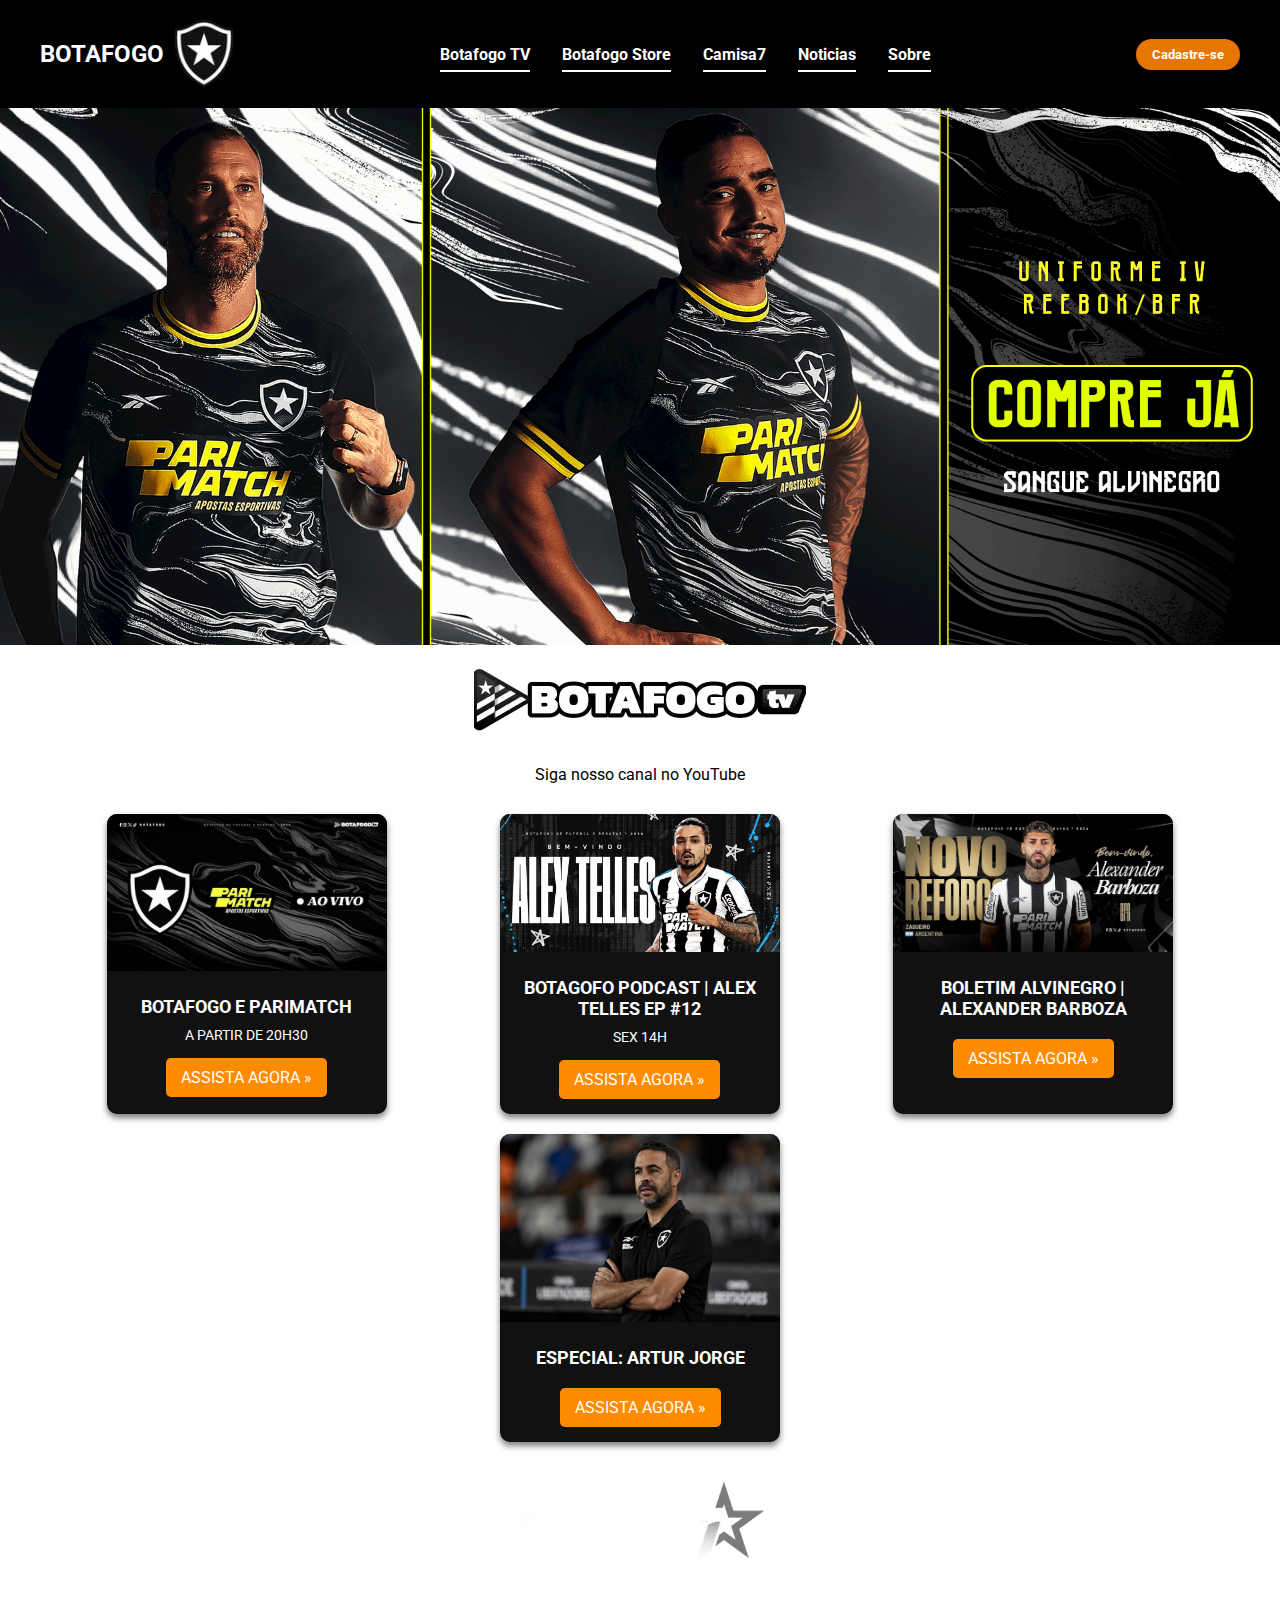
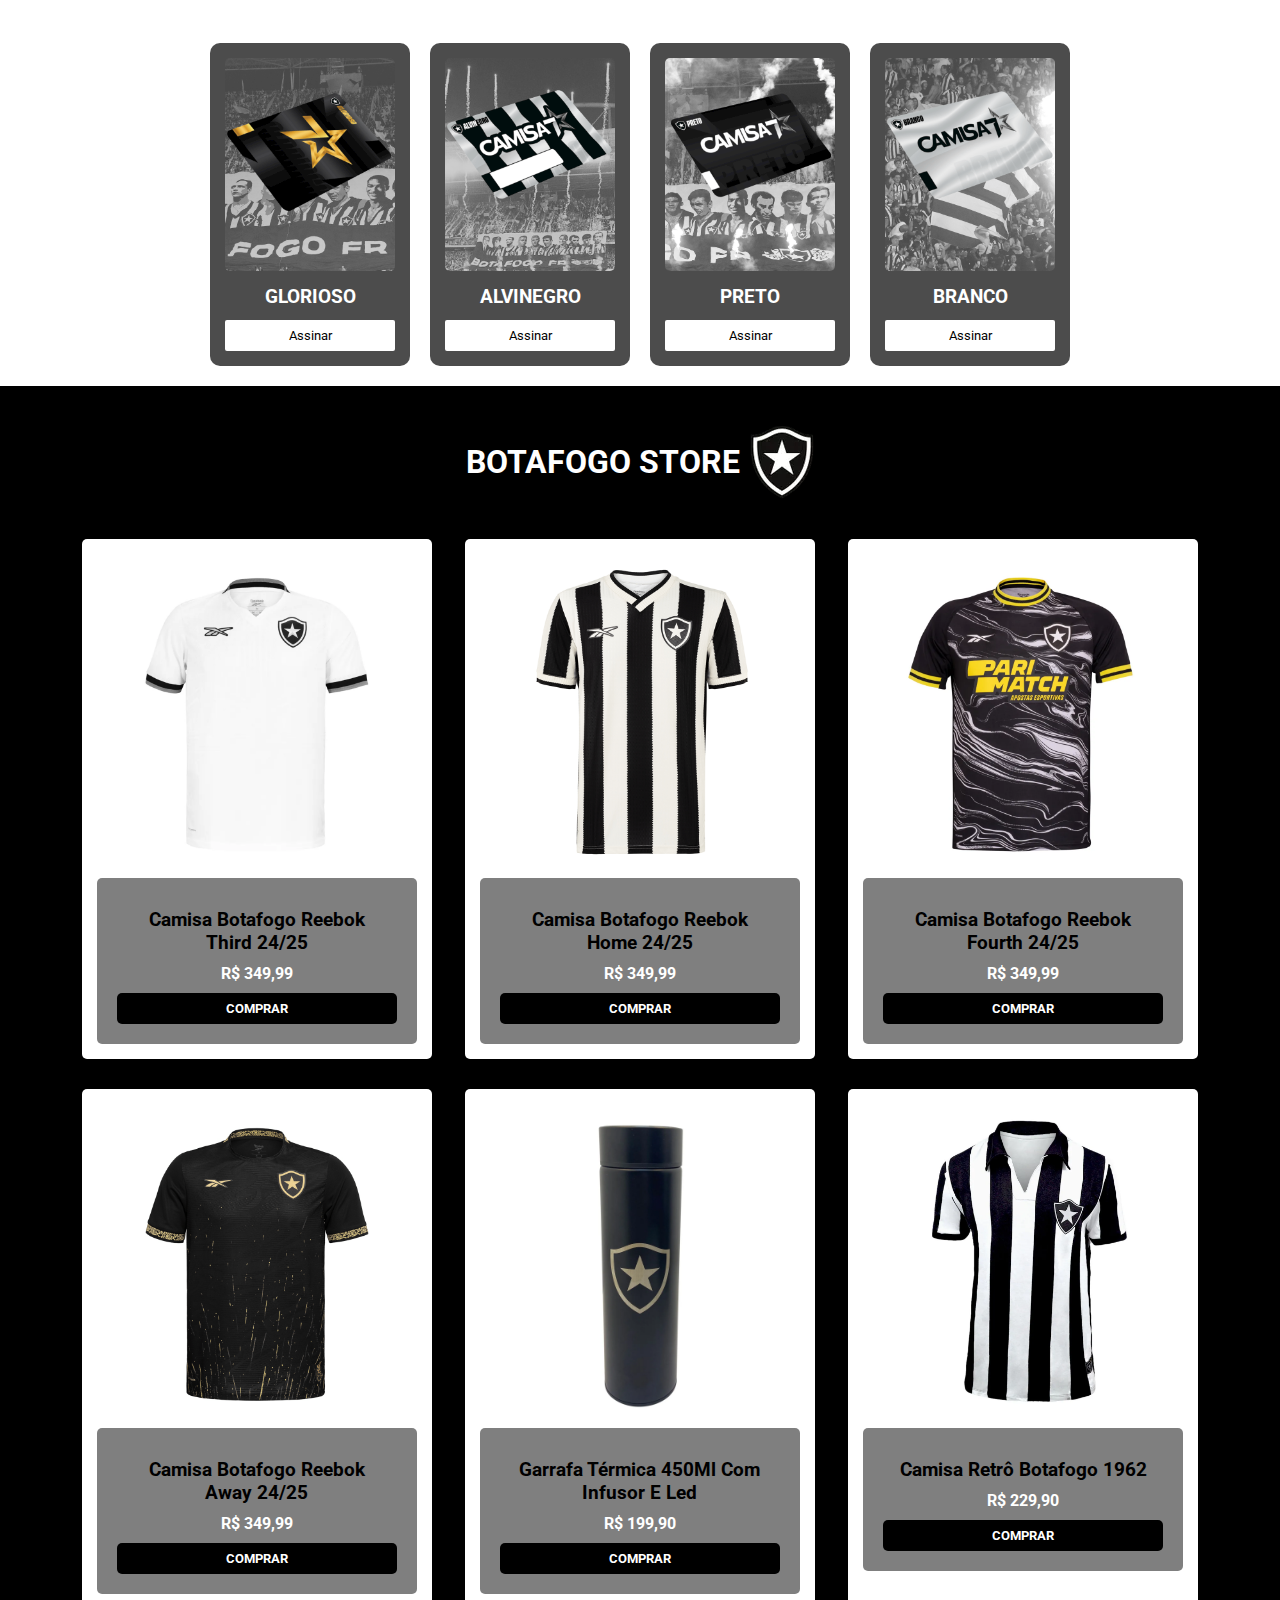
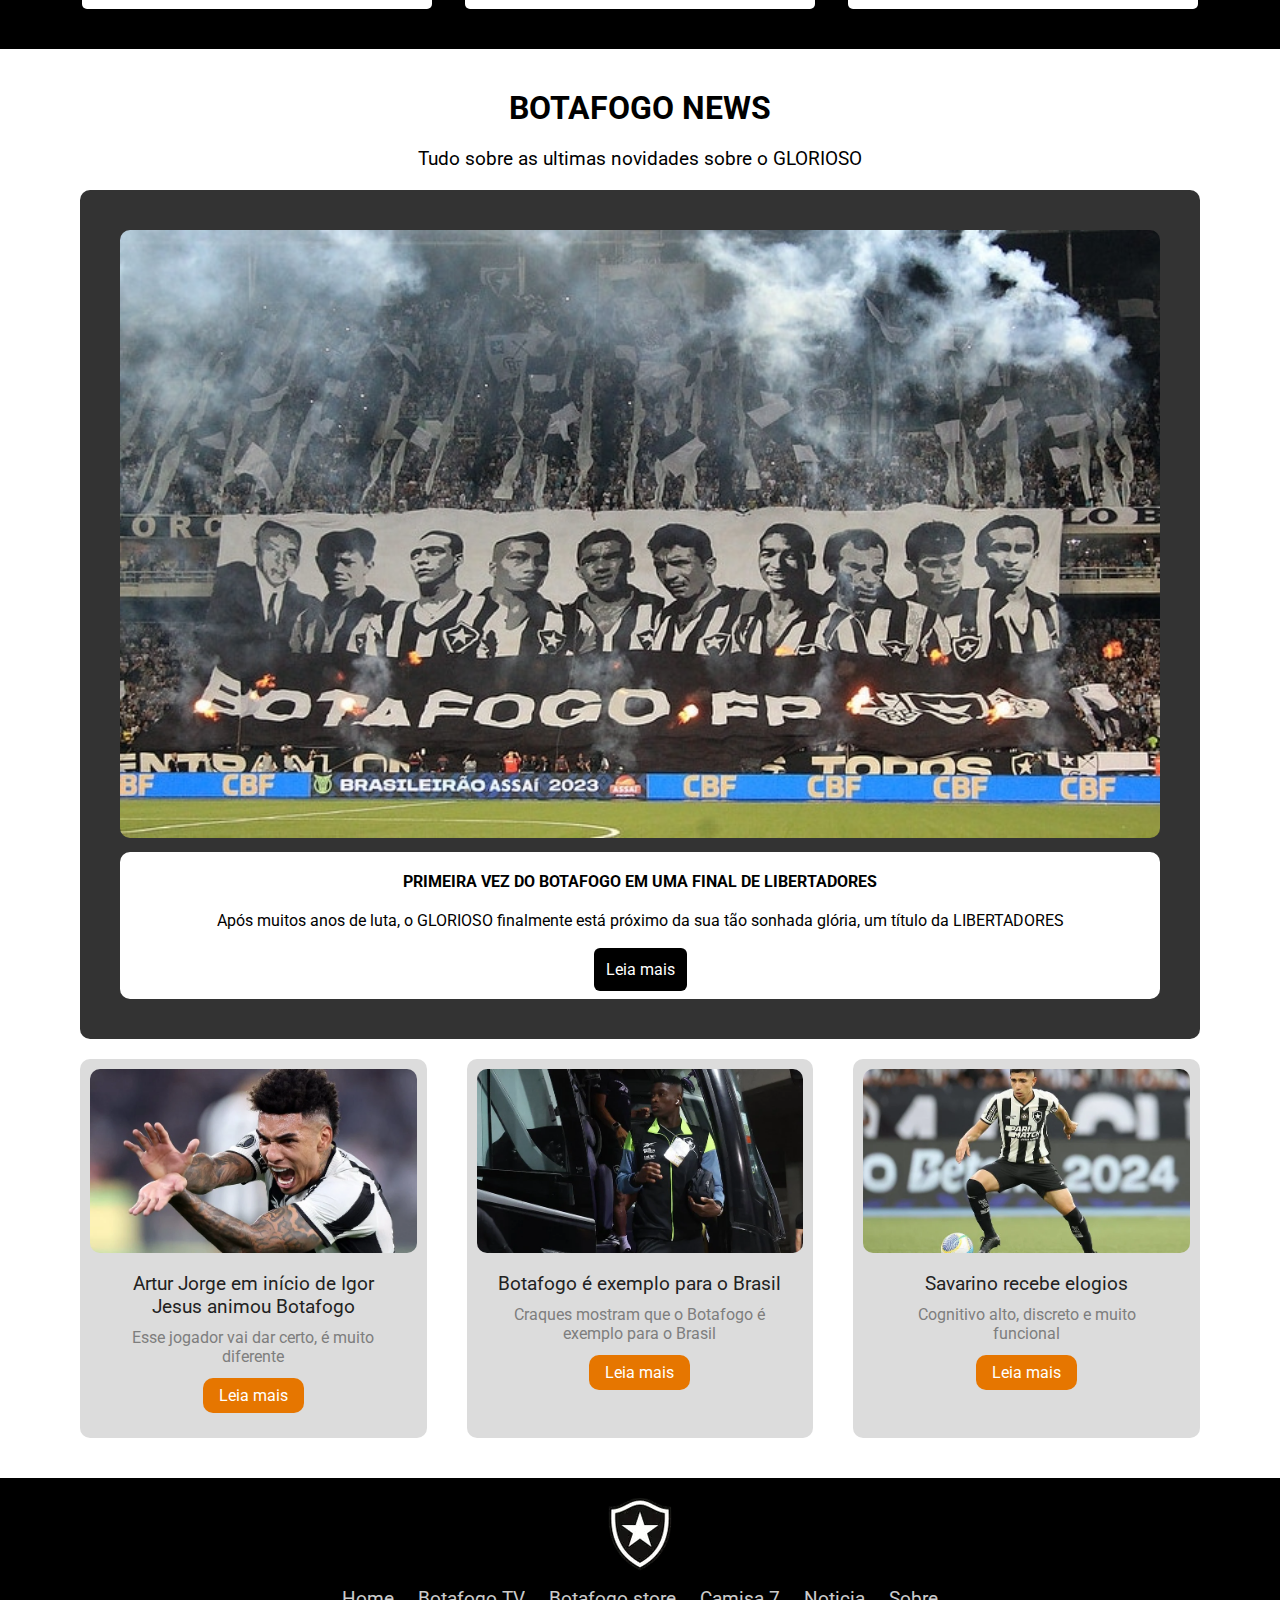
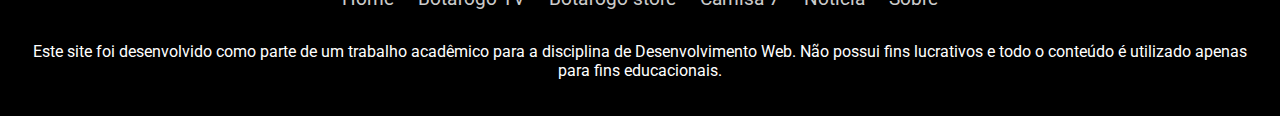
==== index.html @ 70db4451 "projeto finalizado" ====
<!DOCTYPE html>
<html lang="pt-BR">
<head>
    <meta charset="UTF-8">
    <meta name="viewport" content="width=device-width, initial-scale=1.0">
    <link rel="stylesheet" href="./css/main.css">
    <link rel="stylesheet" href="https://cdnjs.cloudflare.com/ajax/libs/font-awesome/6.6.0/css/all.min.css" 
        integrity="sha512-Kc323vGBEqzTmouAECnVceyQqyqdsSiqLQISBL29aUW4U/M7pSPA/gEUZQqv1cwx4OnYxTxve5UMg5GT6L4JJg==" 
        crossorigin="anonymous" 
        referrerpolicy="no-referrer" 
    />
    <link rel="shortcut icon" type="imagex/png" href="./images/BFR-logo.webp">
    <script src="./script/main.js" defer></script>
    <title>Botafogo</title>
</head>
<body>
    <header>
        <div class="navbar">
            <div class="logo">
                <a href="index.html">BOTAFOGO</a>
                <img src="./images/BFR-logo.webp" alt="">
            </div>
            <ul class="links">
                <li><a href="#botafogo-tv" class="tv">Botafogo TV</a></li>
                <li><a href="#botafogo-store" class="loja">Botafogo Store</a></li>
                <li><a href="#camisa-7" class="camisa">Camisa7</a></li>
                <li><a href="#noticia" class="noticias">Noticias</a></li>
                <li><a href="about.html" class="sobre">Sobre</a></li>
            </ul>
            <a href="form.html" class="action-btn">Cadastre-se</a>
            <div class="toggle-btn">
                <i class="fa-solid fa-bars"></i>
            </div>
        </div>
        <div class="dropdown-menu">
            <li><a href="#botafogo-tv" class="tv">Botafogo TV</a></li>
            <li><a href="#botafogo-store" class="loja">Botafogo store</a></li>
            <li><a href="#camisa-7" class="camisa">Camisa7</a></li>
            <li><a href="#noticia" class="noticias">Noticias</a></li>
            <li><a href="about.html" class="sobre">Sobre</a></li>
            <li><a href="form.html" class="action-btn">Cadastre-se</a></li>
        </div>
    </header>
    <div class="banner" id="home">
        <img src="./images/banner.png" alt="">
    </div>
    <section class="highlights-section" id="botafogo-tv">
        <div class="section-header">
            <img src="./images/botafogo-tv-logo.webp" alt="">
            <p class="section-subtitle">Siga nosso canal no YouTube</p>
        </div>
        <div class="highlight-cards">
            <div class="card">
                <img src="./images/botafogo e parimatch.jpg" alt="Botafogo e Parimatch" class="card-img">
                <div class="card-content">
                    <h3>BOTAFOGO E PARIMATCH</h3>
                    <p>A PARTIR DE 20H30</p>
                    <a href="#" class="btn-watch">ASSISTA AGORA »</a>
                </div>
            </div>
            <div class="card">
                <img src="./images/alextelles.avif" alt="Botafogo Podcast" class="card-img">
                <div class="card-content">
                    <h3>BOTAGOFO PODCAST | ALEX TELLES EP #12</h3>
                    <p>SEX 14H</p>
                    <a href="#" class="btn-watch">ASSISTA AGORA »</a>
                </div>
            </div>
            <div class="card">
                <img src="./images/barbosa.jpg" alt="Boletim Alvinegro" class="card-img">
                <div class="card-content">
                    <h3>BOLETIM ALVINEGRO | ALEXANDER BARBOZA</h3>
                    <a href="#" class="btn-watch">ASSISTA AGORA »</a>
                </div>
            </div>
            <div class="card">
                <img src="./images/arturjorge.jpg" alt="Especial Artur Jorge" class="card-img">
                <div class="card-content">
                    <h3>ESPECIAL: ARTUR JORGE</h3>
                    <a href="#" class="btn-watch">ASSISTA AGORA »</a>
                </div>
            </div>
        </div>
    </section>
    <section class="hero" id="camisa-7" >
        <img src="./images/camisa-7-logo.png" alt="">
        <h2>Vem fazer parte dessa família</h2>
        <div class="cards-hero">
            <div class="card-hero">
                <img src="./images/glorioso-card.png" alt="Glorioso">
                <p>GLORIOSO</p>
                <button class="btn-assinar" >Assinar</button>
            </div>
            <div class="card-hero">
                <img src="./images/alvinegro.png" alt="Alvinegro">
                <p>ALVINEGRO</p>
                <button class="btn-assinar" >Assinar</button>
            </div>
            <div class="card-hero">
                <img src="./images/preto.png" alt="Preto">
                <p>PRETO</p>
                <button class="btn-assinar" >Assinar</button>
            </div>
            <div class="card-hero">
                <img src="./images/branco.png" alt="Branco">
                <p>BRANCO</p>
                <button class="btn-assinar" >Assinar</button>
            </div>
        </div>
    </section>
    <section class="store" id="botafogo-store">
        <div class="store-container">
            <div class="store-header">
                <h2>BOTAFOGO STORE</h2>
                <img src="./images/BFR-logo.webp" alt="">
            </div>
            <div class="store-cards">
                <div class="store-card">
                    <img src="./images/camisa-branca.webp" alt="">
                    <div class="card-produto">
                        <div class="preco">
                            <p>Camisa Botafogo Reebok Third 24/25</p>
                            <span>R$ 349,99</span>
                        </div>
                        <button class="btn-comprar">Comprar</button>
                    </div>
                </div>
                <div class="store-card">
                    <img src="./images/camisa-preto-branca.png" alt="">
                    <div class="card-produto">
                        <div class="preco">
                            <p>Camisa Botafogo Reebok Home 24/25</p>
                            <span>R$ 349,99</span>
                        </div>
                        <button class="btn-comprar">Comprar</button>
                    </div>
                </div>
                <div class="store-card">
                    <img src="./images/camisa-4.webp" alt="">
                    <div class="card-produto">
                        <div class="preco">
                            <p>Camisa Botafogo Reebok Fourth 24/25</p>
                            <span>R$ 349,99</span>
                        </div>
                        <button class="btn-comprar">Comprar</button>
                    </div>
                </div>
                <div class="store-card">
                    <img src="./images/camisa-forja.png" alt="">
                    <div class="card-produto">
                        <div class="preco">
                            <p>Camisa Botafogo Reebok Away 24/25</p>
                            <span>R$ 349,99</span>
                        </div>
                        <button class="btn-comprar">Comprar</button>
                    </div>
                </div>
                <div class="store-card">
                    <img src="./images/garrafa-termica.webp" alt="">
                    <div class="card-produto">
                        <div class="preco">
                            <p>Garrafa Térmica 450Ml Com Infusor E Led</p>
                            <span>R$ 199,90</span>
                        </div>
                        <button class="btn-comprar">Comprar</button>
                    </div>
                </div>
                <div class="store-card">
                    <img src="./images/camisa-1962.webp" alt="">
                    <div class="card-produto">
                        <div class="preco">
                            <p>Camisa Retrô Botafogo 1962</p>
                            <span>R$ 229,90</span>
                        </div>
                        <button class="btn-comprar">Comprar</button>
                    </div>
                </div>
            </div>
        </div>
    </section>
    <section class="noticia-section" id="noticia">
        <div class="noticia-container">
            <div class="title">
                <h2>BOTAFOGO NEWS</h2>
                <p>Tudo sobre as ultimas novidades sobre o GLORIOSO</p>
            </div>
            <div class="cards-noticias">
                <div class="noticia-principal">
                    <div class="imagem-noticia-principal">
                        <img src="./images/noticia.jpg" alt="">
                    </div>
                    <div class="noticia-conteudo-principal">
                        <h4>PRIMEIRA VEZ DO BOTAFOGO EM UMA FINAL DE LIBERTADORES</h4>
                        <p>Após muitos anos de luta, o GLORIOSO finalmente está próximo da sua tão sonhada glória, um título da LIBERTADORES</p>
                        <a href="">Leia mais</a>
                    </div>
                </div>
                <div class="container-noticia-secundarias">
                    <div class="noticia">
                        <div class="imagem-noticia">
                            <img src="./images/noticia-2.webp" alt="">
                        </div>
                        <div class="noticia-conteudo">
                            <h4>Artur Jorge em início de Igor Jesus animou Botafogo</h4>
                            <p>Esse jogador vai dar certo, é muito diferente</p>
                            <a href="">Leia mais</a>
                        </div>
                    </div>
                    <div class="noticia">
                        <div class="imagem-noticia">
                            <img src="./images/noticia-3.webp" alt="">
                        </div>
                        <div class="noticia-conteudo">
                            <h4>Botafogo é exemplo para o Brasil</h4>
                            <p>Craques mostram que o Botafogo é exemplo para o Brasil</p>
                            <a href="">Leia mais</a>
                        </div>
                    </div>
                    <div class="noticia">
                        <div class="imagem-noticia">
                            <img src="./images/noticia-4.webp" alt="">
                        </div>
                        <div class="noticia-conteudo">
                            <h4>Savarino recebe elogios</h4>
                            <p>Cognitivo alto, discreto e muito funcional</p>
                            <a href="">Leia mais</a>
                        </div>
                    </div>
                </div>
            </div>
        </div>
    </section>
    <footer class="footer">
        <img src="./images/BFR-logo.webp" alt="">
        <ul class="menu">
            <li class="menu-elemento">
                <a class="menu-icon" href="#home">Home</a>
            </li>
            <li class="menu-elemento">
                <a class="menu-icon" href="#botafogo-tv">Botafogo TV</a>
            </li>
            <li class="menu-elemento">
                <a class="menu-icon" href="#botafogo-store">Botafogo store</a>
            </li>
            <li class="menu-elemento">
                <a class="menu-icon" href="#camisa-7">Camisa 7</a>
            </li>
            <li class="menu-elemento">
                <a class="menu-icon" href="#noticia">Noticia</a>
            </li>
            <li class="menu-elemento">
                <a class="menu-icon" href="about.html">Sobre</a>
            </li>
        </ul>
        <p class="text">Este site foi desenvolvido como parte de um trabalho acadêmico para a disciplina de Desenvolvimento Web. Não possui fins lucrativos e todo o conteúdo é utilizado apenas para fins educacionais.  </p>
    </footer>
</body>
</html>
---- css/main.css ----
@import url('https://fonts.googleapis.com/css2?family=Roboto:wght@400;700&display=swap');

* {
    margin: 0;
    padding: 0;
    box-sizing: border-box;
    font-family: 'Roboto', sans-serif;
}

html {
    scroll-behavior: smooth;
}

body {
    margin: 0;
    height: 100vh;
    width: 100vw;
    overflow-x: hidden;
}

.container {
    width: 90%;
    max-width: 1320px;
    margin: 0 auto;
}

li {
    list-style: none;
}

a {
    text-decoration: none;
    color: #fff;
    
}

a:hover {
    color: #e67600;
}

header {
    position: relative;
    padding: 1.5rem 2rem;
    background-color: #000;
}

.logo {
    display: flex;
    align-items: center;
    gap: 10px;
}

.logo img {
    width: 60px;
}

.logo a {
    color: white;
    text-decoration: none;
    font-size: 1rem;
    font-weight: bold;
}

.banner {
    margin: 0 auto;
    overflow: hidden;
}

.banner img {
    width: 100%;
    height: auto;
}

.navbar {
    width: 100%;
    height: 60px;
    max-width: 1200px;
    margin: 0 auto;
    display: flex;
    align-items: center;
    justify-content: space-between;
}

.navbar .logo a {
    font-size: 1.5rem;
    font-weight: bold;
}

.navbar .links {
    display: flex;
    gap: 2rem;
}

.navbar .links a {
    font-weight: bold;
    padding-bottom: 6px;
    border-bottom: 2px solid #fff;
}

.navbar .toggle-btn {
    color: #fff;
    font-size: 1.5rem;
    cursor: pointer;
    display: none;
}

.action-btn {
    background-color: #e67600;
    color: #fff;
    padding: 0.5rem 1rem;
    border: none;
    outline: none;
    border-radius: 20px;
    font-size: 0.8rem;
    font-weight: bold;
    cursor: pointer;
    transition: scale 0.2 ease;
}

.action-btn:hover {
    scale: 1.05;
    color: #fff;
}

.action-btn:active {
    scale: 0.95;
}

.dropdown-menu {
    display: none;
    position: absolute;
    right: 2rem;
    top: 60px;
    height: 0;
    width: 300px;
    background: rgba(255, 255, 255, 0.1);
    backdrop-filter: blur(15px);
    border-radius: 10px;
    overflow: hidden;
    transition: height 0.2s cubic-bezier(0.175, 0.885, 0.32, 1.275);
    z-index: 1;
}

.dropdown-menu.open {
    height: auto;
}

.dropdown-menu li {
    padding: 0.7rem;
    display: flex;
    align-items: center;
    justify-content: center;
}

.dropdown-menu .action-btn{
    width: 100%;
    display: flex;
    justify-content: center;
}
.highlights-section {
    max-width: 1200px;
    margin: 0 auto;
    padding: 20px;
    text-align: center;
}

.section-header h2 {
    font-size: 36px;
    margin: 0 0 10px;
}

.section-subtitle {
    font-size: 16px;
    margin-bottom: 30px;
    margin-top: 30px;
    color: #000;
}

.highlight-cards {
    display: flex;
    flex-wrap: wrap;
    justify-content: space-around;
    gap: 20px;
}

.card {
    background-color: #111;
    border-radius: 10px;
    overflow: hidden;
    width: 280px;
    box-shadow: 0 4px 6px rgba(0, 0, 0, 0.5);
    transition: transform 0.3s;
}

.card:hover {
    transform: translateY(-5px);
}

.card-img {
    width: 100%;
    height: auto;
    display: block;
}

.card-content {
    padding: 15px;
    color: #fff;
}

.card-content a {
    color: #fff;
}

.card h3 {
    font-size: 18px;
    margin: 10px 0;
}

.card p {
    font-size: 14px;
    margin: 5px 0;
}

.btn-watch {
    display: inline-block;
    margin-top: 10px;
    padding: 10px 15px;
    background-color: #ff8c00;
    color: #fff;
    text-decoration: none;
    border-radius: 5px;
    transition: background-color 0.3s;
}

.btn-watch:hover {
    background-color: #e67600;
}

.hero {
    background: url('/images/camisa7_background.png') no-repeat fixed; 
    -webkit-background-size: cover;
    -moz-background-size: cover;
    -o-background-size: cover;
    background-size: cover;
    text-align: center;
    padding: 20px;
}

.hero h2 {
    color: #fff;
    font-size: 2rem;
    margin: 10px 0;
}

.cards-hero {
    color: #fff;
    display: flex;
    flex-wrap: wrap;
    justify-content: center;
    gap: 20px;
    margin-top: 30px;
}

.card-hero {
    background-color: rgba(0, 0, 0, 0.7);
    padding: 15px;
    text-align: center;
    border-radius: 10px;
    width: 200px;
}

.card-hero img {
    width: 100%;
    height: auto;
    border-radius: 5px;
}

.card-hero p {
    margin-top: 10px;
    font-size: 1.2rem;
    font-weight: bold;
}

.btn-assinar {
    width: 100%;
    margin-top: 12px;
    border: none;
    border-radius: 2px;
    padding: 8px;
    background-color: #fff;
    color: #000;
    cursor: pointer;
}

.store {
    background-color: #000;
}

.store-container{
    max-width: 1200px;
    margin: 0 auto;
    padding: 40px;
    text-align: center;
}

.store-header {
    display: flex;
    align-items: center;
    justify-content: center;
    padding: 0 0 40px;
    gap: 10px;
}

.store-header h2 {
    color: #fff;
    font-size: 2rem;
}

.store-cards {
    display: flex;
    flex-wrap: wrap;
    justify-content: space-around;
    gap: 30px;
}

.store-card {
    background-color: #fff;
    padding: 15px;
    text-align: center;
    border-radius: 5px;
    width: 350px;
}

.store-card img {
    width: 100%;
    height: auto;
}

.card-produto {
    background-color: rgba(0, 0, 0, 0.5);
    border-radius: 5px;
    padding: 20px;
}

.preco {
    padding: 10px;
}

.preco p {
    margin-bottom: 10px;
    font-weight: bold;
    font-size: 1.2rem;
}

.preco span {
    font-weight: bold;
    color: #fff;
}

.btn-comprar {
    width: 100%;
    padding: 8px;
    background-color: #000;
    border: none;
    color: #fff;
    text-transform: uppercase;
    font-size: 0.8rem;
    font-weight: bold;
    border-radius: 5px;
    cursor: pointer;
}

.noticia-container{
    max-width: 1200px;
    margin: 0 auto;
    padding: 40px;
    text-align: center;
}

.title h2 {
    margin-bottom: 20px;
    font-size: 2rem;
}

.title p {
    margin-bottom: 20px;
    font-size: 1.2rem;
}

.container-noticia-secundarias {
    display: grid;
    grid-template-columns: repeat(3, 1fr);
    grid-gap: 40px;
    margin-top: 20px;
}

.noticia-principal {
    padding: 40px;
    background-color: rgba(0, 0, 0, 0.8);
    border-radius: 10px;
}

.imagem-noticia-principal img {
    width: 100%;
    height: auto;
    border-radius: 10px;
}

.noticia-conteudo-principal {
    margin-top: 10px;
    background-color: #fff;
    padding: 20px;
    border-radius: 10px;
}

.noticia-conteudo-principal h4 {
    text-transform: uppercase;
    margin-bottom: 10px;
}

.noticia-conteudo-principal p {
    padding: 10px;
    margin-bottom: 20px;
}

.noticia-conteudo-principal a {
    color: #000;
    padding: 12px;
    background-color: #000;
    cursor: pointer;
    color: #fff;
    margin-top: 20px;
    border-radius: 6px;
}

.noticia {
    width: 100%;
    position: relative;
    background-color: #dcdcdc;
    padding: 10px;
    border-radius: 10px;
    height: 100%;
}

.noticia-conteudo a {
    color: #000;
}

.noticia-conteudo {
    padding: 15px 20px;
}

.noticia-conteudo h4 {
    font-size: 1.2rem;
    color: #222;
    font-weight: 400;
    margin-bottom: 10px;
}

.noticia-conteudo p {
    color: #7e7e7e;
    font-size: 1rem;
}

.noticia-conteudo a {
    text-decoration: none;
    color: #fff;
    margin-top: 12px;
    display: inline-block;
    background-color: #e67600;
    padding: 8px 16px;
    border-radius: 10px;
}

.imagem-noticia img {
    width: 100%;
    height: auto;
    border-radius: 10px;
}

.about {
    background: linear-gradient(rgba(0, 0, 0, 0.5), rgba(0, 0, 0, 0.5)), 
                url('../images/mosaico.jpg');
    background-size: cover;
    background-repeat: no-repeat;
    background-position: center;
    width: 100%;
    height: calc(100vh - 108px);
    display: flex;
    justify-content: center;
    align-items: center;
}

.conteudo {
    max-width: 1200px;
    display: flex;
    align-items: center;
    flex-wrap: wrap;
    justify-content: center;
    background-color: #dcdcdc;
    padding: 40px;
    border-radius: 20px;
}

.conteudo h2 {
    font-size: 2rem;
    margin-bottom: 40px;
    font-weight: bold;
    text-transform: uppercase;
    border-bottom: 2px solid #000;
}

.conteudo p { 
    margin-bottom: 40px;
}

.footer {
    position: relative;
    width: 100%;
    background-color: #000;
    min-height: 100px;
    display: flex;
    justify-content: center;
    align-items: center;
    flex-direction: column;
    padding: 20px;
}

.menu {
    display: flex;
    justify-content: center;
    position: relative;
    align-items: center;
    margin: 10px 0;
    flex-wrap: wrap;
}

.menu-elemento {
    list-style: none;
}

.menu-icon {
    color: #fff;
    font-size: 1.2rem;
    display: inline-block;
    text-decoration: none;
    margin: 6px 12px;
    opacity: 0.8;
    transition: 0.3s;
}

.menu-icon:hover {
    opacity: 1;
}

.text {
    color: #fff;
    text-align: center;
    margin-top: 16px;
    margin-bottom: 16px;
    font-size: 1rem;
}

.container-body {
    width: 100%;
    height: calc(100vh - 108px);
    display: flex;
    justify-content: center;
    align-items: center;
    background: linear-gradient(rgba(0, 0, 0, 0.5), rgba(0, 0, 0, 0.5)), 
                url('../images/background-form.jpg');
    background-size: cover;
    background-repeat: no-repeat;
    background-position: center;
}

.container-form {
    width: 80%;
    height: 80vh;
    display: flex;
    box-shadow: 5px 5px 10px rgba(0, 0, 0, 0.212);
}

.form-image {
    width: 50%;
    display: flex;
    justify-content: center;
    align-items: center;
    padding: 1rem;
    background: rgba( 0, 0, 0, 0.5 );
    backdrop-filter: blur( 13.5px );
    -webkit-backdrop-filter: blur( 13.5px );
}

.form-image img {
    width: 31rem;
}

.form {
    width: 50%;
    display: flex;
    justify-content: center;
    align-items: center;
    flex-direction: column;
    background: rgba( 255, 255, 255, 0.35 );
    backdrop-filter: blur( 13.5px );
    -webkit-backdrop-filter: blur( 13.5px );
    padding: 3rem;
}

.form-header {
    margin-bottom: 3rem;
    display: flex;
    justify-content: space-between;
}

.login-button{
    display: flex;
    align-items: center;
}

.login-button a {
    border: none;
    background-color: #e67600;
    padding: 0.4rem 1rem;
    border-radius: 5px;
    cursor: pointer;
    text-decoration: none;
    font-weight: 500;
    color: #fff;
}

.login-button button:hover {
    background-color: #000000be;
}

.form-header h1::after {
    content: '';
    display: block;
    width: 5rem;
    height: 0.3rem;
    background-color: #e67600;
    margin: 0 auto;
    position: absolute;
    border-radius: 10px;
}

.input-group {
    display: flex;
    flex-wrap: wrap;
    justify-content: space-between;
    padding: 1rem 0;
}

.input-box {
    display: flex;
    flex-direction: column;
    margin-bottom: 1.1rem;
}

.input-box input {
    margin: 0.6rem 0;
    padding: 0.8rem 1.2rem;
    border: none;
    border-radius: 10px;
    box-shadow: 1px 1px 6px #0000001c;
}

.input-box input:hover {
    background-color: #eeeeee75;
}

.input-box input:focus-visible {
    outline: 1px solid #e67600;
}

.input-box label,
.gender-title h6 {
    font-size: .9rem;
    font-weight: 600;
    color: #000000c0;
}

.input-box input::placeholder {
    color: #000000be;
}

.gender-group {
    display: flex;
    justify-content: space-between;
    margin-top: 0.62rem;
    padding: 0 0.5rem;
}

.gender-input {
    display: flex;
    align-items: center;
}

.gender-input input {
    margin-right: 0.35rem;
}

.gender-input label {
    font-size: 0.9rem;
    font-weight: 600;
    color: #000000c0;
}

.continue-button button {
    width: 100%;
    margin-top: 2.5rem;
    border: none;
    background-color: #e67600;
    cursor: pointer;
    padding: 0.62rem;
    border-radius: 5px;
    color: #fff;
    font-size: 0.9rem;
    font-weight: bold;
}

.continue-button button:hover {
    background-color: #000000be;
}

.continue-button button a {
    text-decoration: none;
    font-size: 0.93rem;
    font-weight: 500;
    color: #fff;
}

#mensagem-erro {
    justify-content: center;
    align-items: center;
    padding: 0.2rem;
    background-color: #ff0000;
    margin-top: 1rem;
    border-radius: 5px;
}

#mensagem-erro p {
    color: #dcdcdc;
    font-size: 0.93rem;
    font-weight: bold;
}

.hidden {
    display: none;
}

.container-dados {
    background: linear-gradient(rgba(0, 0, 0, 0.5), rgba(0, 0, 0, 0.5)), 
                url('../images/background-formAction.jpg');
    background-size: cover;
    background-repeat: no-repeat;
    background-position: center;
    width: 100%;
    height: calc(100vh - 108px);
    display: flex;
    justify-content: center;
    align-items: center;
    background-color: #000;
}

.dados {
    width: 50%;
    background: rgba( 255, 255, 255, 0.35 );
    backdrop-filter: blur( 13.5px );
    -webkit-backdrop-filter: blur( 13.5px );
    display: flex;
    justify-content: center;
    align-items: center;
    flex-direction: column;
    padding: 1.7rem;
    border-radius: 20px;
}

.dados h1 {
    margin-bottom: 1.7rem;
}

.dados p {
    margin-bottom: 0.93rem;
}

@media screen and (max-width: 1330px) {
    .form-image {
        display: none;
    }
    .container-form {
        width: 50%;
    }
    .form {
        width: 100%;
    }
}

@media screen and (max-width: 1064px) {
    .container-form {
        width: 90%;
        height: auto;
    }
    .input-group {
        flex-direction: column;
        overflow-y: scroll;
        flex-wrap: nowrap;
        max-height: 10rem;
        padding-right: 5rem;
    }
    .gender-inputs {
        margin-top: 2rem;
    }
    .gender-group {
        flex-direction: column;
    }
    .gender-input {
        margin-top: 0.5rem;
    }
}

@media screen and (max-width: 992px) {
    .navbar .links,
    .navbar .action-btn{
        display: none;
    }

    .navbar .toggle-btn{
        display: block;
    }

    .dropdown-menu {
        display: block;
    }

    .container-noticia-secundarias {
        grid-template-columns: repeat(2, 1fr);
    }
}

@media screen and (max-width: 768px) {
    .dropdown-menu {
        left: 2rem;
        width: unset;
    }

    .container-noticia-secundarias {
        grid-template-columns: 1fr;
    }
}
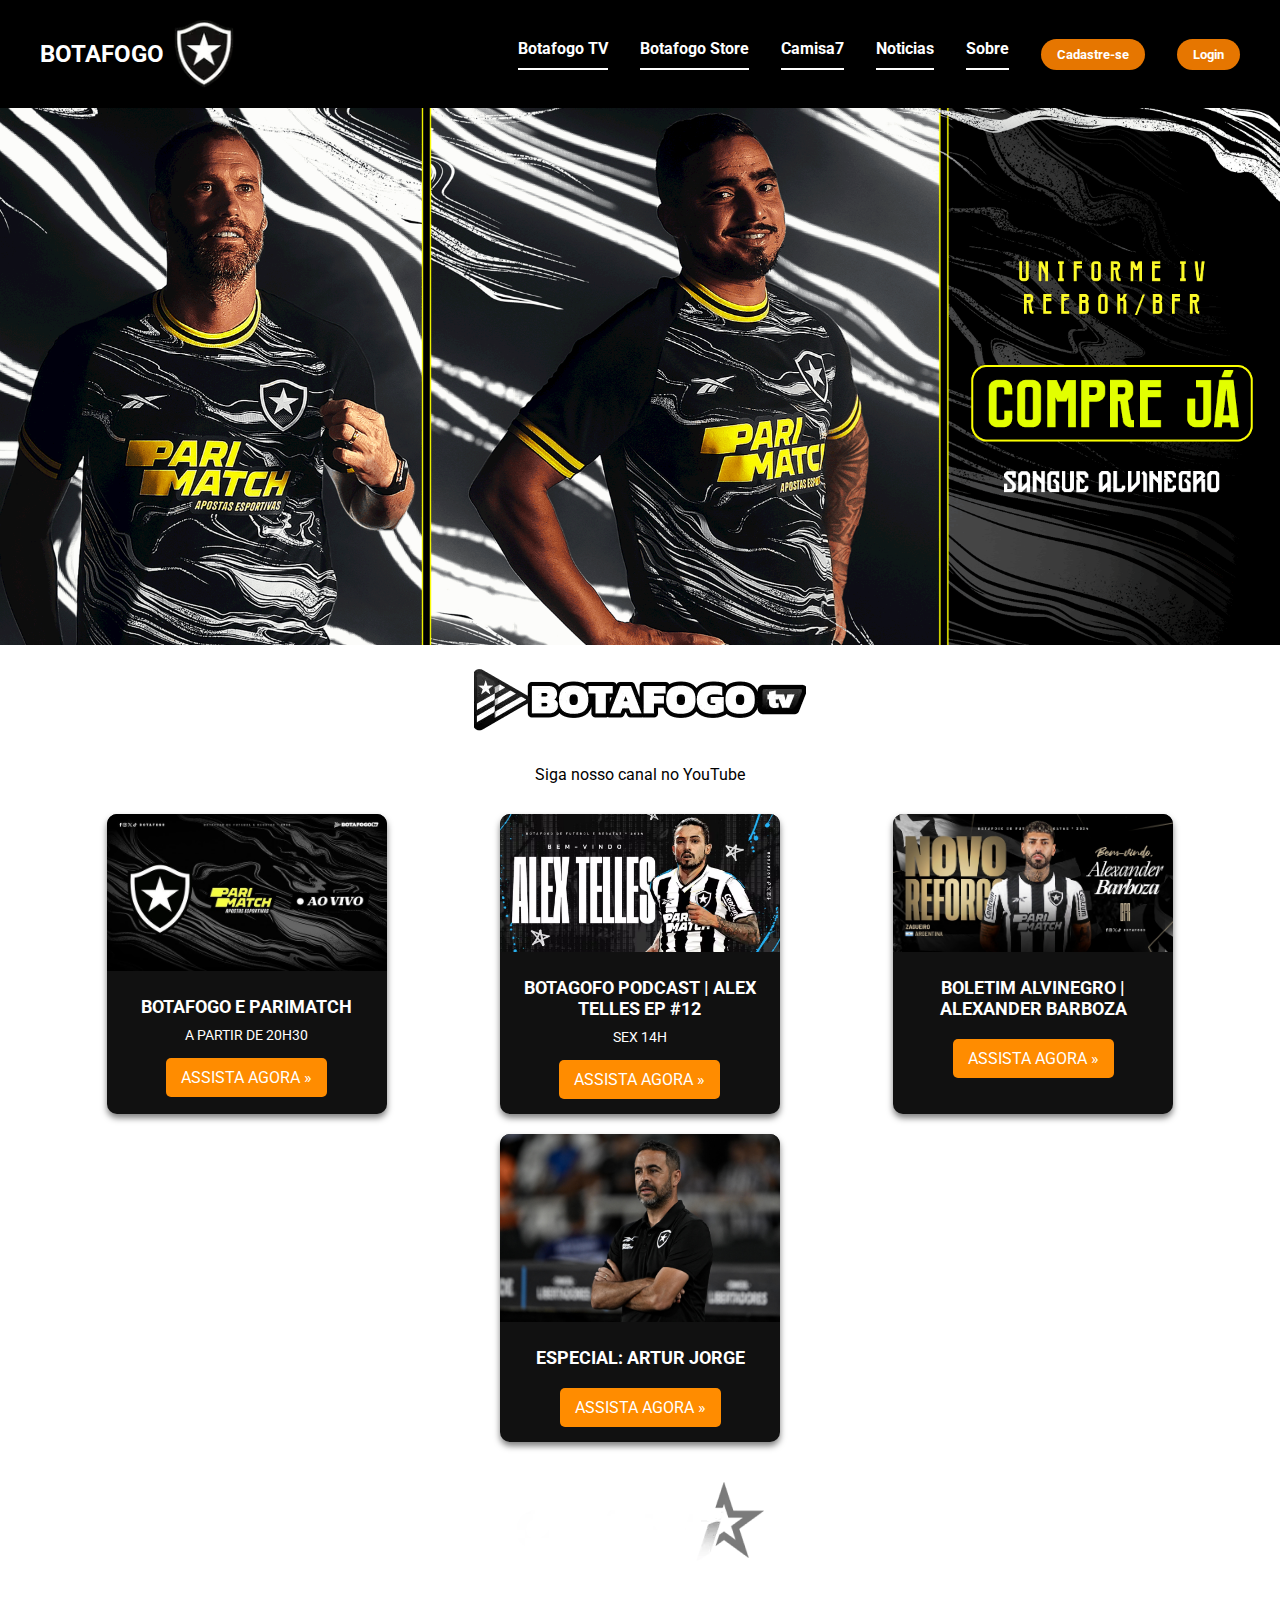
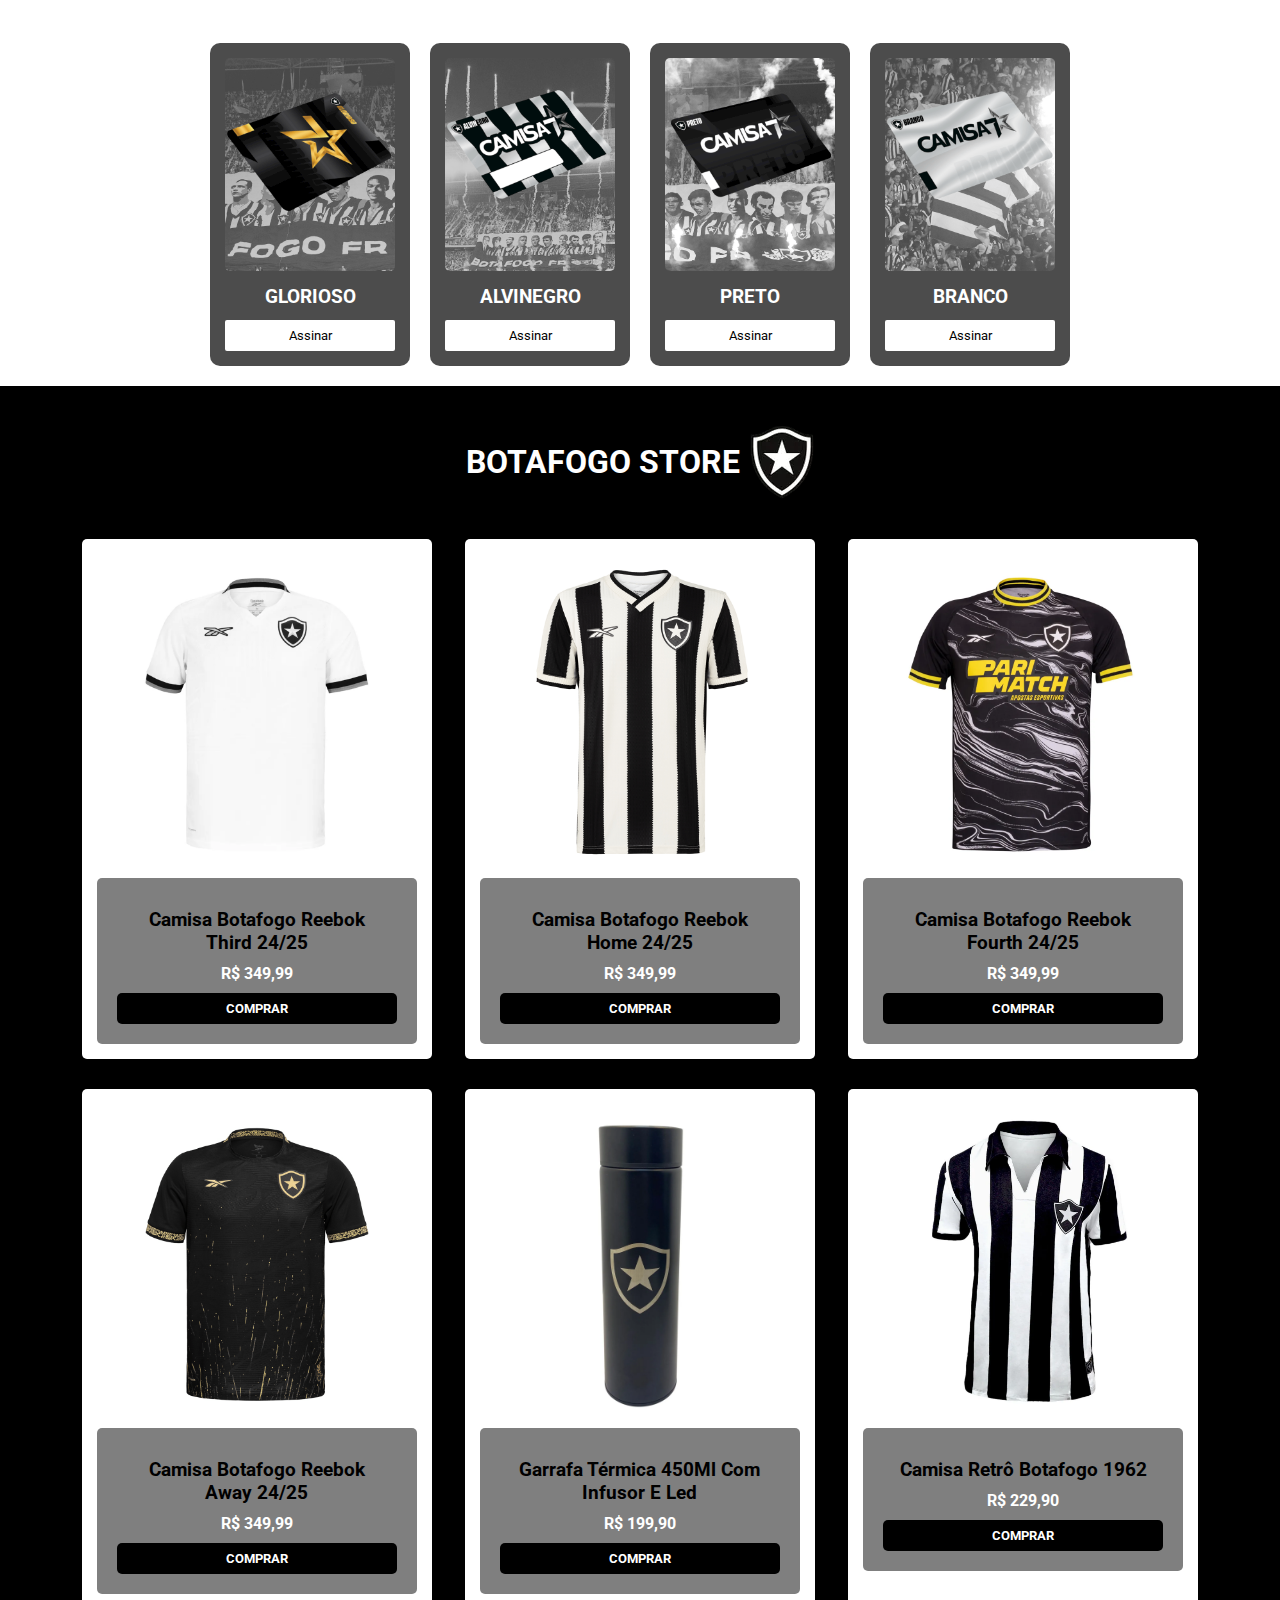
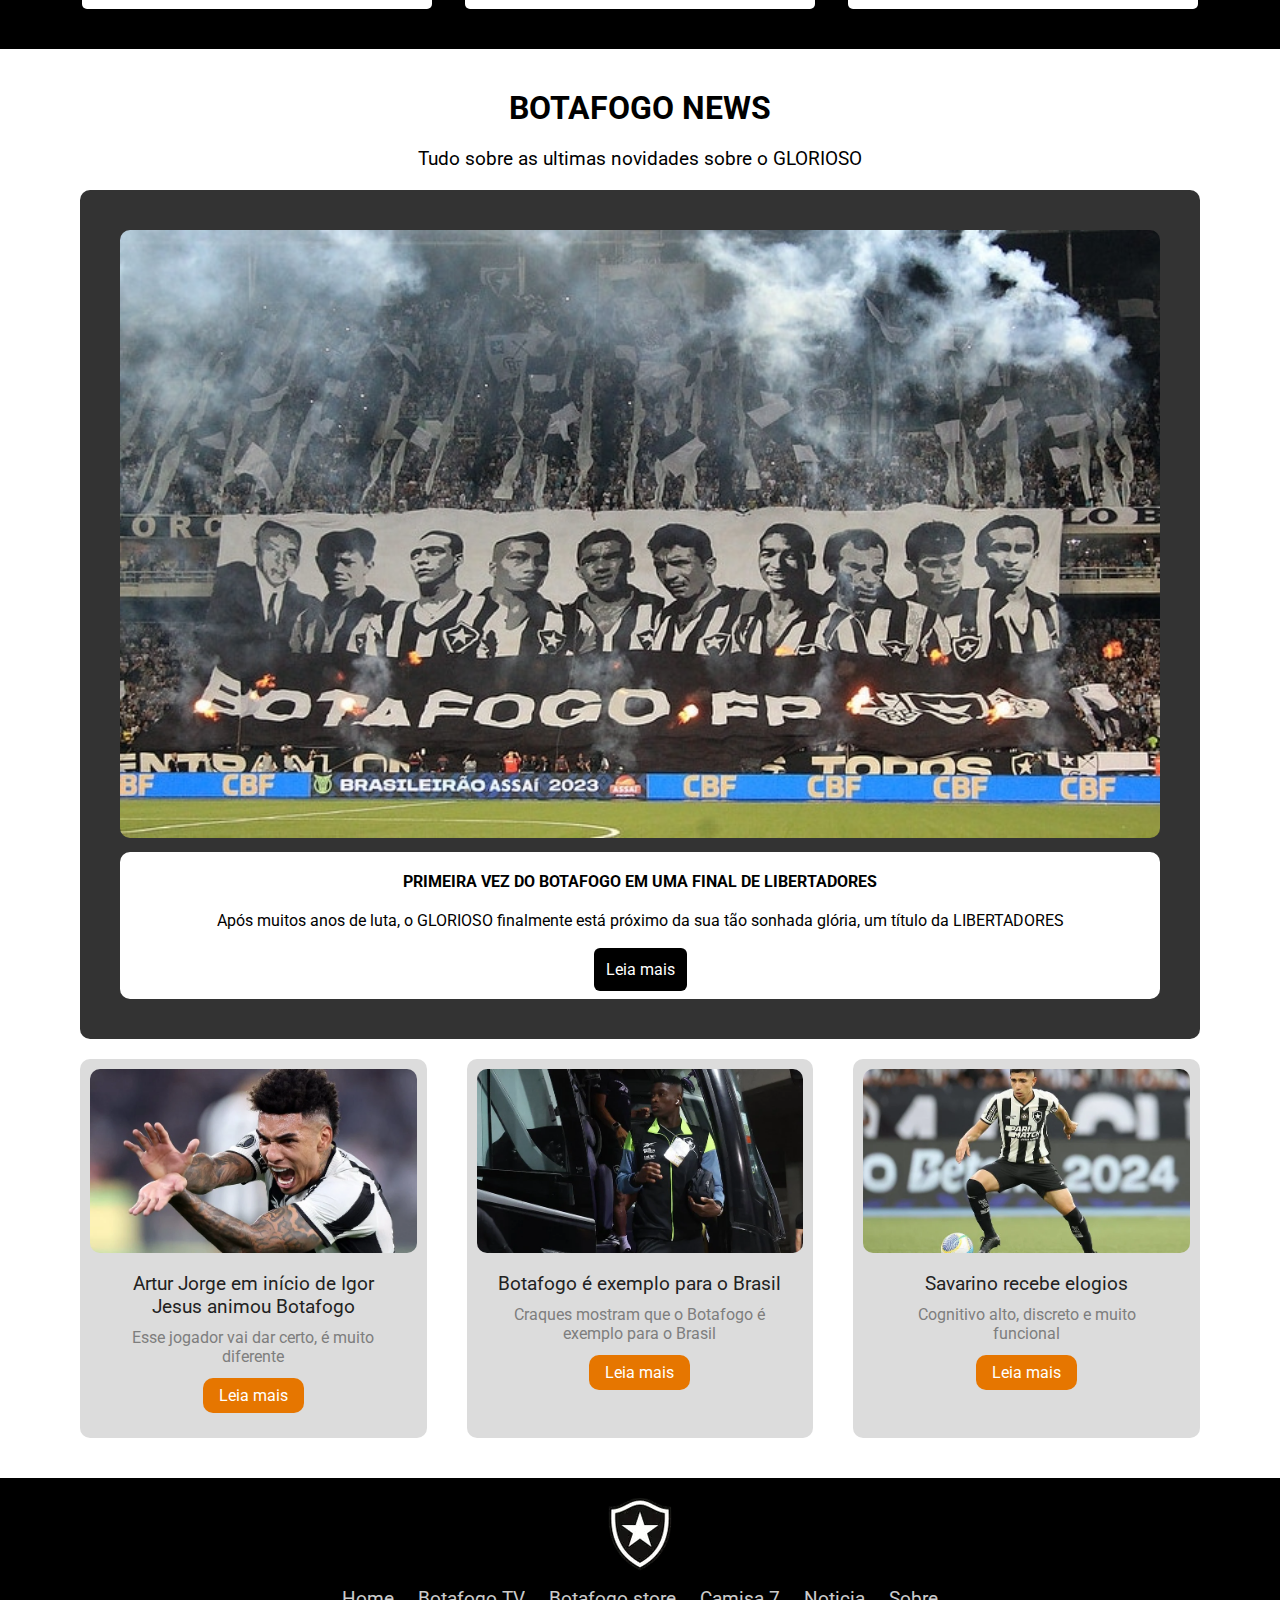
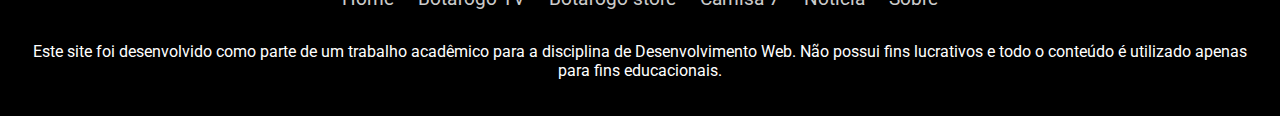
==== commit 0531e670: "quase no final" ====
--- a/index.html
+++ b/index.html
@@ -3,14 +3,14 @@
 <head>
     <meta charset="UTF-8">
     <meta name="viewport" content="width=device-width, initial-scale=1.0">
-    <link rel="stylesheet" href="./css/main.css">
+    <link rel="stylesheet" href="css/style.css">
     <link rel="stylesheet" href="https://cdnjs.cloudflare.com/ajax/libs/font-awesome/6.6.0/css/all.min.css" 
         integrity="sha512-Kc323vGBEqzTmouAECnVceyQqyqdsSiqLQISBL29aUW4U/M7pSPA/gEUZQqv1cwx4OnYxTxve5UMg5GT6L4JJg==" 
         crossorigin="anonymous" 
         referrerpolicy="no-referrer" 
     />
     <link rel="shortcut icon" type="imagex/png" href="./images/BFR-logo.webp">
-    <script src="./script/main.js" defer></script>
+    <script src="script/script.js" defer></script>
     <title>Botafogo</title>
 </head>
 <body>
@@ -26,8 +26,10 @@
                 <li><a href="#camisa-7" class="camisa">Camisa7</a></li>
                 <li><a href="#noticia" class="noticias">Noticias</a></li>
                 <li><a href="about.html" class="sobre">Sobre</a></li>
+                <a href="contact_POST.php" class="action-btn">Cadastre-se</a>
+                <a href="login.html" class="action-btn">Login</a>
             </ul>
-            <a href="form.html" class="action-btn">Cadastre-se</a>
+            
             <div class="toggle-btn">
                 <i class="fa-solid fa-bars"></i>
             </div>
@@ -38,7 +40,8 @@
             <li><a href="#camisa-7" class="camisa">Camisa7</a></li>
             <li><a href="#noticia" class="noticias">Noticias</a></li>
             <li><a href="about.html" class="sobre">Sobre</a></li>
-            <li><a href="form.html" class="action-btn">Cadastre-se</a></li>
+            <li><a href="contact_POST.php" class="action-btn">Cadastre-se</a></li>
+            <li><a href="login.html" class="action-btn">Login</a></li>
         </div>
     </header>
     <div class="banner" id="home">
@@ -82,29 +85,31 @@
             </div>
         </div>
     </section>
-    <section class="hero" id="camisa-7" >
-        <img src="./images/camisa-7-logo.png" alt="">
-        <h2>Vem fazer parte dessa família</h2>
-        <div class="cards-hero">
-            <div class="card-hero">
-                <img src="./images/glorioso-card.png" alt="Glorioso">
-                <p>GLORIOSO</p>
-                <button class="btn-assinar" >Assinar</button>
-            </div>
-            <div class="card-hero">
-                <img src="./images/alvinegro.png" alt="Alvinegro">
-                <p>ALVINEGRO</p>
-                <button class="btn-assinar" >Assinar</button>
-            </div>
-            <div class="card-hero">
-                <img src="./images/preto.png" alt="Preto">
-                <p>PRETO</p>
-                <button class="btn-assinar" >Assinar</button>
-            </div>
-            <div class="card-hero">
-                <img src="./images/branco.png" alt="Branco">
-                <p>BRANCO</p>
-                <button class="btn-assinar" >Assinar</button>
+    <section id="camisa-7" >
+        <div class="hero">
+            <img src="./images/camisa-7-logo.png" alt="">
+            <h2>Vem fazer parte dessa família</h2>
+            <div class="cards-hero">
+                <div class="card-hero">
+                    <img src="./images/glorioso-card.png" alt="Glorioso">
+                    <p>GLORIOSO</p>
+                    <button class="btn-assinar" >Assinar</button>
+                </div>
+                <div class="card-hero">
+                    <img src="./images/alvinegro.png" alt="Alvinegro">
+                    <p>ALVINEGRO</p>
+                    <button class="btn-assinar" >Assinar</button>
+                </div>
+                <div class="card-hero">
+                    <img src="./images/preto.png" alt="Preto">
+                    <p>PRETO</p>
+                    <button class="btn-assinar" >Assinar</button>
+                </div>
+                <div class="card-hero">
+                    <img src="./images/branco.png" alt="Branco">
+                    <p>BRANCO</p>
+                    <button class="btn-assinar" >Assinar</button>
+                </div>
             </div>
         </div>
     </section>
--- a/css/style.css
+++ b/css/style.css
@@ -0,0 +1,887 @@
+@import url('https://fonts.googleapis.com/css2?family=Roboto:wght@400;700&display=swap');
+
+* {
+    margin: 0;
+    padding: 0;
+    box-sizing: border-box;
+    font-family: 'Roboto', sans-serif;
+}
+
+html {
+    scroll-behavior: smooth;
+}
+
+body {
+    margin: 0;
+    height: 100vh;
+    width: 100vw;
+    overflow-x: hidden;
+}
+
+.container {
+    width: 90%;
+    max-width: 1320px;
+    margin: 0 auto;
+}
+
+li {
+    list-style: none;
+}
+
+a {
+    text-decoration: none;
+    color: #fff;
+    
+}
+
+a:hover {
+    color: #e67600;
+}
+
+header {
+    position: relative;
+    padding: 1.5rem 2rem;
+    background-color: #000;
+}
+
+.logo {
+    display: flex;
+    align-items: center;
+    gap: 10px;
+}
+
+.logo img {
+    width: 60px;
+}
+
+.logo a {
+    color: white;
+    text-decoration: none;
+    font-size: 1rem;
+    font-weight: bold;
+}
+
+.banner {
+    margin: 0 auto;
+    overflow: hidden;
+}
+
+.banner img {
+    width: 100%;
+    height: auto;
+}
+
+.navbar {
+    width: 100%;
+    height: 60px;
+    max-width: 1200px;
+    margin: 0 auto;
+    display: flex;
+    align-items: center;
+    justify-content: space-between;
+}
+
+.navbar .logo a {
+    font-size: 1.5rem;
+    font-weight: bold;
+}
+
+.navbar .links {
+    display: flex;
+    gap: 2rem;
+}
+
+.navbar .links li {
+    font-weight: bold;
+    padding-bottom: 6px;
+    border-bottom: 2px solid #fff;
+}
+
+.navbar .toggle-btn {
+    color: #fff;
+    font-size: 1.5rem;
+    cursor: pointer;
+    display: none;
+}
+
+.action-btn {
+    background-color: #e67600;
+    color: #fff;
+    padding: 0.5rem 1rem;
+    border: none;
+    outline: none;
+    border-radius: 20px;
+    font-size: 0.8rem;
+    font-weight: bold;
+    cursor: pointer;
+    transition: scale 0.2 ease;
+}
+
+.action-btn:hover {
+    scale: 1.05;
+    color: #fff;
+}
+
+.action-btn:active {
+    scale: 0.95;
+}
+
+.dropdown-menu {
+    display: none;
+    position: absolute;
+    right: 2rem;
+    top: 60px;
+    height: 0;
+    width: 300px;
+    background: rgba(255, 255, 255, 0.1);
+    backdrop-filter: blur(15px);
+    border-radius: 10px;
+    overflow: hidden;
+    transition: height 0.2s cubic-bezier(0.175, 0.885, 0.32, 1.275);
+    z-index: 1;
+}
+
+.dropdown-menu.open {
+    height: auto;
+}
+
+.dropdown-menu li {
+    padding: 0.7rem;
+    display: flex;
+    align-items: center;
+    justify-content: center;
+}
+
+.dropdown-menu .action-btn{
+    width: 100%;
+    display: flex;
+    justify-content: center;
+}
+.highlights-section {
+    max-width: 1200px;
+    margin: 0 auto;
+    padding: 20px;
+    text-align: center;
+}
+
+.section-header h2 {
+    font-size: 36px;
+    margin: 0 0 10px;
+}
+
+.section-subtitle {
+    font-size: 16px;
+    margin-bottom: 30px;
+    margin-top: 30px;
+    color: #000;
+}
+
+.highlight-cards {
+    display: flex;
+    flex-wrap: wrap;
+    justify-content: space-around;
+    gap: 20px;
+}
+
+.card {
+    background-color: #111;
+    border-radius: 10px;
+    overflow: hidden;
+    width: 280px;
+    box-shadow: 0 4px 6px rgba(0, 0, 0, 0.5);
+    transition: transform 0.3s;
+}
+
+.card:hover {
+    transform: translateY(-5px);
+}
+
+.card-img {
+    width: 100%;
+    height: auto;
+    display: block;
+}
+
+.card-content {
+    padding: 15px;
+    color: #fff;
+}
+
+.card-content a {
+    color: #fff;
+}
+
+.card h3 {
+    font-size: 18px;
+    margin: 10px 0;
+}
+
+.card p {
+    font-size: 14px;
+    margin: 5px 0;
+}
+
+.btn-watch {
+    display: inline-block;
+    margin-top: 10px;
+    padding: 10px 15px;
+    background-color: #ff8c00;
+    color: #fff;
+    text-decoration: none;
+    border-radius: 5px;
+    transition: background-color 0.3s;
+}
+
+.btn-watch:hover {
+    background-color: #e67600;
+}
+
+#camisa-7 {
+    background: url("../images/camisa7_background.png");
+    background-repeat: no-repeat;
+    background-attachment: fixed; 
+    -webkit-background-size: cover;
+    -moz-background-size: cover;
+    -o-background-size: cover;
+    background-size: cover;
+}
+
+.hero {
+    background: url("/somativa2-web/images/camisa7_background.png");
+    background-repeat: no-repeat;
+    background-attachment: fixed; 
+    -webkit-background-size: cover;
+    -moz-background-size: cover;
+    -o-background-size: cover;
+    background-size: cover;
+    text-align: center;
+    padding: 20px;
+}
+
+.hero h2 {
+    color: #fff;
+    font-size: 2rem;
+    margin: 10px 0;
+}
+
+.cards-hero {
+    color: #fff;
+    display: flex;
+    flex-wrap: wrap;
+    justify-content: center;
+    gap: 20px;
+    margin-top: 30px;
+}
+
+.card-hero {
+    background-color: rgba(0, 0, 0, 0.7);
+    padding: 15px;
+    text-align: center;
+    border-radius: 10px;
+    width: 200px;
+}
+
+.card-hero img {
+    width: 100%;
+    height: auto;
+    border-radius: 5px;
+}
+
+.card-hero p {
+    margin-top: 10px;
+    font-size: 1.2rem;
+    font-weight: bold;
+}
+
+.btn-assinar {
+    width: 100%;
+    margin-top: 12px;
+    border: none;
+    border-radius: 2px;
+    padding: 8px;
+    background-color: #fff;
+    color: #000;
+    cursor: pointer;
+}
+
+.store {
+    background-color: #000;
+}
+
+.store-container{
+    max-width: 1200px;
+    margin: 0 auto;
+    padding: 40px;
+    text-align: center;
+}
+
+.store-header {
+    display: flex;
+    align-items: center;
+    justify-content: center;
+    padding: 0 0 40px;
+    gap: 10px;
+}
+
+.store-header h2 {
+    color: #fff;
+    font-size: 2rem;
+}
+
+.store-cards {
+    display: flex;
+    flex-wrap: wrap;
+    justify-content: space-around;
+    gap: 30px;
+}
+
+.store-card {
+    background-color: #fff;
+    padding: 15px;
+    text-align: center;
+    border-radius: 5px;
+    width: 350px;
+}
+
+.store-card img {
+    width: 100%;
+    height: auto;
+}
+
+.card-produto {
+    background-color: rgba(0, 0, 0, 0.5);
+    border-radius: 5px;
+    padding: 20px;
+}
+
+.preco {
+    padding: 10px;
+}
+
+.preco p {
+    margin-bottom: 10px;
+    font-weight: bold;
+    font-size: 1.2rem;
+}
+
+.preco span {
+    font-weight: bold;
+    color: #fff;
+}
+
+.btn-comprar {
+    width: 100%;
+    padding: 8px;
+    background-color: #000;
+    border: none;
+    color: #fff;
+    text-transform: uppercase;
+    font-size: 0.8rem;
+    font-weight: bold;
+    border-radius: 5px;
+    cursor: pointer;
+}
+
+.noticia-container{
+    max-width: 1200px;
+    margin: 0 auto;
+    padding: 40px;
+    text-align: center;
+}
+
+.title h2 {
+    margin-bottom: 20px;
+    font-size: 2rem;
+}
+
+.title p {
+    margin-bottom: 20px;
+    font-size: 1.2rem;
+}
+
+.container-noticia-secundarias {
+    display: grid;
+    grid-template-columns: repeat(3, 1fr);
+    grid-gap: 40px;
+    margin-top: 20px;
+}
+
+.noticia-principal {
+    padding: 40px;
+    background-color: rgba(0, 0, 0, 0.8);
+    border-radius: 10px;
+}
+
+.imagem-noticia-principal img {
+    width: 100%;
+    height: auto;
+    border-radius: 10px;
+}
+
+.noticia-conteudo-principal {
+    margin-top: 10px;
+    background-color: #fff;
+    padding: 20px;
+    border-radius: 10px;
+}
+
+.noticia-conteudo-principal h4 {
+    text-transform: uppercase;
+    margin-bottom: 10px;
+}
+
+.noticia-conteudo-principal p {
+    padding: 10px;
+    margin-bottom: 20px;
+}
+
+.noticia-conteudo-principal a {
+    color: #000;
+    padding: 12px;
+    background-color: #000;
+    cursor: pointer;
+    color: #fff;
+    margin-top: 20px;
+    border-radius: 6px;
+}
+
+.noticia {
+    width: 100%;
+    position: relative;
+    background-color: #dcdcdc;
+    padding: 10px;
+    border-radius: 10px;
+    height: 100%;
+}
+
+.noticia-conteudo a {
+    color: #000;
+}
+
+.noticia-conteudo {
+    padding: 15px 20px;
+}
+
+.noticia-conteudo h4 {
+    font-size: 1.2rem;
+    color: #222;
+    font-weight: 400;
+    margin-bottom: 10px;
+}
+
+.noticia-conteudo p {
+    color: #7e7e7e;
+    font-size: 1rem;
+}
+
+.noticia-conteudo a {
+    text-decoration: none;
+    color: #fff;
+    margin-top: 12px;
+    display: inline-block;
+    background-color: #e67600;
+    padding: 8px 16px;
+    border-radius: 10px;
+}
+
+.imagem-noticia img {
+    width: 100%;
+    height: auto;
+    border-radius: 10px;
+}
+
+.about {
+    background: linear-gradient(rgba(0, 0, 0, 0.5), rgba(0, 0, 0, 0.5)), 
+                url('../images/mosaico.jpg');
+    background-size: cover;
+    background-repeat: no-repeat;
+    background-position: center;
+    width: 100%;
+    height: calc(100vh - 108px);
+    display: flex;
+    justify-content: center;
+    align-items: center;
+}
+
+.conteudo {
+    max-width: 1200px;
+    display: flex;
+    align-items: center;
+    flex-wrap: wrap;
+    justify-content: center;
+    background-color: #dcdcdc;
+    padding: 40px;
+    border-radius: 20px;
+}
+
+.conteudo h2 {
+    font-size: 2rem;
+    margin-bottom: 40px;
+    font-weight: bold;
+    text-transform: uppercase;
+    border-bottom: 2px solid #000;
+}
+
+.conteudo p { 
+    margin-bottom: 40px;
+}
+
+.footer {
+    position: relative;
+    width: 100%;
+    background-color: #000;
+    min-height: 100px;
+    display: flex;
+    justify-content: center;
+    align-items: center;
+    flex-direction: column;
+    padding: 20px;
+}
+
+.menu {
+    display: flex;
+    justify-content: center;
+    position: relative;
+    align-items: center;
+    margin: 10px 0;
+    flex-wrap: wrap;
+}
+
+.menu-elemento {
+    list-style: none;
+}
+
+.menu-icon {
+    color: #fff;
+    font-size: 1.2rem;
+    display: inline-block;
+    text-decoration: none;
+    margin: 6px 12px;
+    opacity: 0.8;
+    transition: 0.3s;
+}
+
+.menu-icon:hover {
+    opacity: 1;
+}
+
+.text {
+    color: #fff;
+    text-align: center;
+    margin-top: 16px;
+    margin-bottom: 16px;
+    font-size: 1rem;
+}
+
+.container-body {
+    width: 100%;
+    height: calc(100vh - 108px);
+    display: flex;
+    justify-content: center;
+    align-items: center;
+    background: linear-gradient(rgba(0, 0, 0, 0.5), rgba(0, 0, 0, 0.5)), 
+                url('../images/background-form.jpg');
+    background-size: cover;
+    background-repeat: no-repeat;
+    background-position: center;
+}
+
+.container-form {
+    width: 80%;
+    height: 80vh;
+    display: flex;
+    box-shadow: 5px 5px 10px rgba(0, 0, 0, 0.212);
+}
+
+.form-image {
+    width: 50%;
+    display: flex;
+    justify-content: center;
+    align-items: center;
+    padding: 1rem;
+    background: rgba( 0, 0, 0, 0.5 );
+    backdrop-filter: blur( 13.5px );
+    -webkit-backdrop-filter: blur( 13.5px );
+}
+
+.form-image img {
+    width: 31rem;
+}
+
+.form {
+    width: 50%;
+    display: flex;
+    justify-content: center;
+    align-items: center;
+    flex-direction: column;
+    background: rgba( 255, 255, 255, 0.35 );
+    backdrop-filter: blur( 13.5px );
+    -webkit-backdrop-filter: blur( 13.5px );
+    padding: 3rem;
+}
+
+.form-header {
+    margin-bottom: 3rem;
+    display: flex;
+    justify-content: space-between;
+}
+
+.login-button{
+    display: flex;
+    align-items: center;
+}
+
+.login-button a {
+    border: none;
+    background-color: #e67600;
+    padding: 0.4rem 1rem;
+    border-radius: 5px;
+    cursor: pointer;
+    text-decoration: none;
+    font-weight: 500;
+    color: #fff;
+}
+
+.login-button button:hover {
+    background-color: #000000be;
+}
+
+.form-header h1::after {
+    content: '';
+    display: block;
+    width: 5rem;
+    height: 0.3rem;
+    background-color: #e67600;
+    margin: 0 auto;
+    position: absolute;
+    border-radius: 10px;
+}
+
+.input-group {
+    display: flex;
+    flex-wrap: wrap;
+    justify-content: space-between;
+    padding: 1rem 0;
+}
+
+.input-box {
+    display: flex;
+    flex-direction: column;
+    margin-bottom: 1.1rem;
+}
+
+.input-box input {
+    margin: 0.6rem 0;
+    padding: 0.8rem 1.2rem;
+    border: none;
+    border-radius: 10px;
+    box-shadow: 1px 1px 6px #0000001c;
+}
+
+.input-box input:hover {
+    background-color: #eeeeee75;
+}
+
+.input-box input:focus-visible {
+    outline: 1px solid #e67600;
+}
+
+.input-box label,
+.gender-title h6 {
+    font-size: .9rem;
+    font-weight: 600;
+    color: #000000c0;
+}
+
+.input-box input::placeholder {
+    color: #000000be;
+}
+
+.gender-group {
+    display: flex;
+    justify-content: space-between;
+    margin-top: 0.62rem;
+    padding: 0 0.5rem;
+}
+
+.gender-input {
+    display: flex;
+    align-items: center;
+}
+
+.gender-input input {
+    margin-right: 0.35rem;
+}
+
+.gender-input label {
+    font-size: 0.9rem;
+    font-weight: 600;
+    color: #000000c0;
+}
+
+.continue-button button {
+    width: 100%;
+    margin-top: 2.5rem;
+    border: none;
+    background-color: #e67600;
+    cursor: pointer;
+    padding: 0.62rem;
+    border-radius: 5px;
+    color: #fff;
+    font-size: 0.9rem;
+    font-weight: bold;
+}
+
+.input-submit input{
+    width: 100%;
+    margin-top: 2.5rem;
+    border: none;
+    background-color: #e67600;
+    cursor: pointer;
+    padding: 0.62rem;
+    border-radius: 5px;
+    color: #fff;
+    font-size: 0.9rem;
+    font-weight: bold;
+}
+
+.continue-button button:hover {
+    background-color: #000000be;
+}
+
+.continue-button button a {
+    text-decoration: none;
+    font-size: 0.93rem;
+    font-weight: 500;
+    color: #fff;
+}
+
+#mensagem-erro {
+    justify-content: center;
+    align-items: center;
+    padding: 0.2rem;
+    background-color: #ff0000;
+    margin-top: 1rem;
+    border-radius: 5px;
+}
+
+#mensagem-erro p {
+    color: #dcdcdc;
+    font-size: 0.93rem;
+    font-weight: bold;
+}
+
+.hidden {
+    display: none;
+}
+
+.container-dados {
+    background: linear-gradient(rgba(0, 0, 0, 0.5), rgba(0, 0, 0, 0.5)), 
+                url('../images/background-formAction.jpg');
+    background-size: cover;
+    background-repeat: no-repeat;
+    background-position: center;
+    width: 100%;
+    height: calc(100vh - 108px);
+    display: flex;
+    justify-content: center;
+    align-items: center;
+    background-color: #000;
+}
+
+.dados {
+    width: 50%;
+    background: rgba( 255, 255, 255, 0.35 );
+    backdrop-filter: blur( 13.5px );
+    -webkit-backdrop-filter: blur( 13.5px );
+    display: flex;
+    justify-content: center;
+    align-items: center;
+    flex-direction: column;
+    padding: 1.7rem;
+    border-radius: 20px;
+}
+
+.dados h1 {
+    margin-bottom: 1.7rem;
+}
+
+.dados p {
+    margin-bottom: 0.93rem;
+}
+
+.text-welcome {
+    text-align: center;
+    padding: 2rem;
+}
+
+.box-search{
+    display: flex;
+    justify-content: center;
+    gap: .1%;
+}
+
+@media screen and (max-width: 1330px) {
+    .form-image {
+        display: none;
+    }
+    .container-form {
+        width: 50%;
+    }
+    .form {
+        width: 100%;
+    }
+}
+
+@media screen and (max-width: 1064px) {
+    .container-form {
+        width: 90%;
+        height: auto;
+    }
+    .input-group {
+        flex-direction: column;
+        overflow-y: scroll;
+        flex-wrap: nowrap;
+        max-height: 10rem;
+        padding-right: 5rem;
+    }
+    .gender-inputs {
+        margin-top: 2rem;
+    }
+    .gender-group {
+        flex-direction: column;
+    }
+    .gender-input {
+        margin-top: 0.5rem;
+    }
+}
+
+@media screen and (max-width: 992px) {
+    .navbar .links,
+    .navbar .action-btn{
+        display: none;
+    }
+
+    .navbar .toggle-btn{
+        display: block;
+    }
+
+    .dropdown-menu {
+        display: block;
+    }
+
+    .container-noticia-secundarias {
+        grid-template-columns: repeat(2, 1fr);
+    }
+}
+
+@media screen and (max-width: 768px) {
+    .dropdown-menu {
+        left: 2rem;
+        width: unset;
+    }
+
+    .container-noticia-secundarias {
+        grid-template-columns: 1fr;
+    }
+}